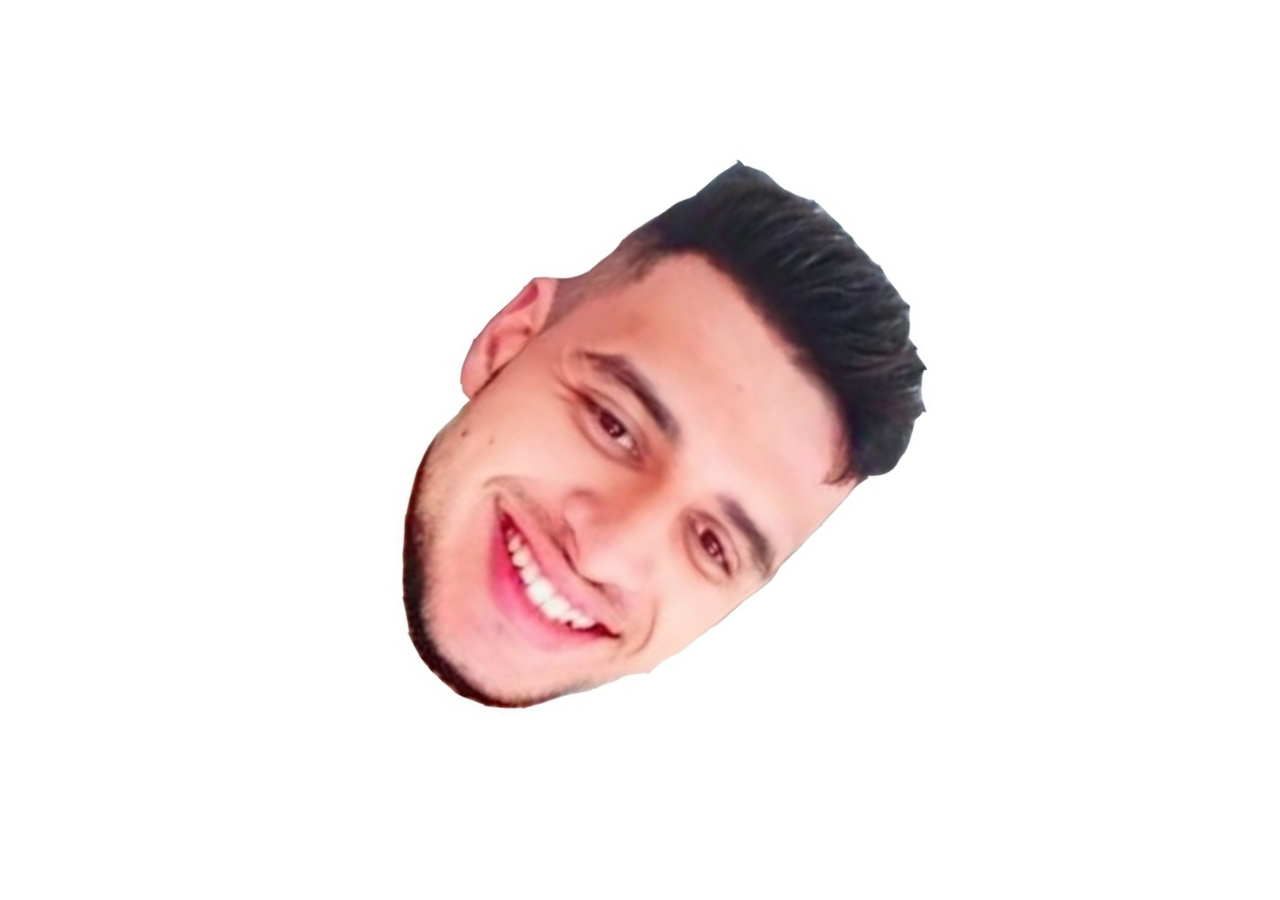
==== index.html @ 11a1a053 "chore: adiciona estrutura inicial do projeto" ====
<!doctype html>
<html lang="pt-br">

<head>

    <meta charset="utf-8">
    <meta name="viewport" content="width=device-width, initial-scale=1">

    <link href="https://cdn.jsdelivr.net/npm/bootstrap@5.0.2/dist/css/bootstrap.min.css" rel="stylesheet" integrity="sha384-EVSTQN3/azprG1Anm3QDgpJLIm9Nao0Yz1ztcQTwFspd3yD65VohhpuuCOmLASjC" crossorigin="anonymous">
    <link rel="stylesheet" href="css/style.css">

    <title>Cabeça Girando </title>
   
</head>

<body>


    <div class="h-100 d-flex align-items-center justify-content-center">
        <a href="./readme.html">
            <img id="img" src="img/cabeca.jpg">
        </a>

    </div>





    <script src="https://cdn.jsdelivr.net/npm/bootstrap@5.0.2/dist/js/bootstrap.bundle.min.js" integrity="sha384-MrcW6ZMFYlzcLA8Nl+NtUVF0sA7MsXsP1UyJoMp4YLEuNSfAP+JcXn/tWtIaxVXM" crossorigin="anonymous"></script>
    <script src="https://cdnjs.cloudflare.com/ajax/libs/gsap/3.10.4/gsap.min.js"></script>
    <script src="js/main.js"></script>


</body>

</html>
---- css/style.css ----
html,
body {
    height: 100%
}
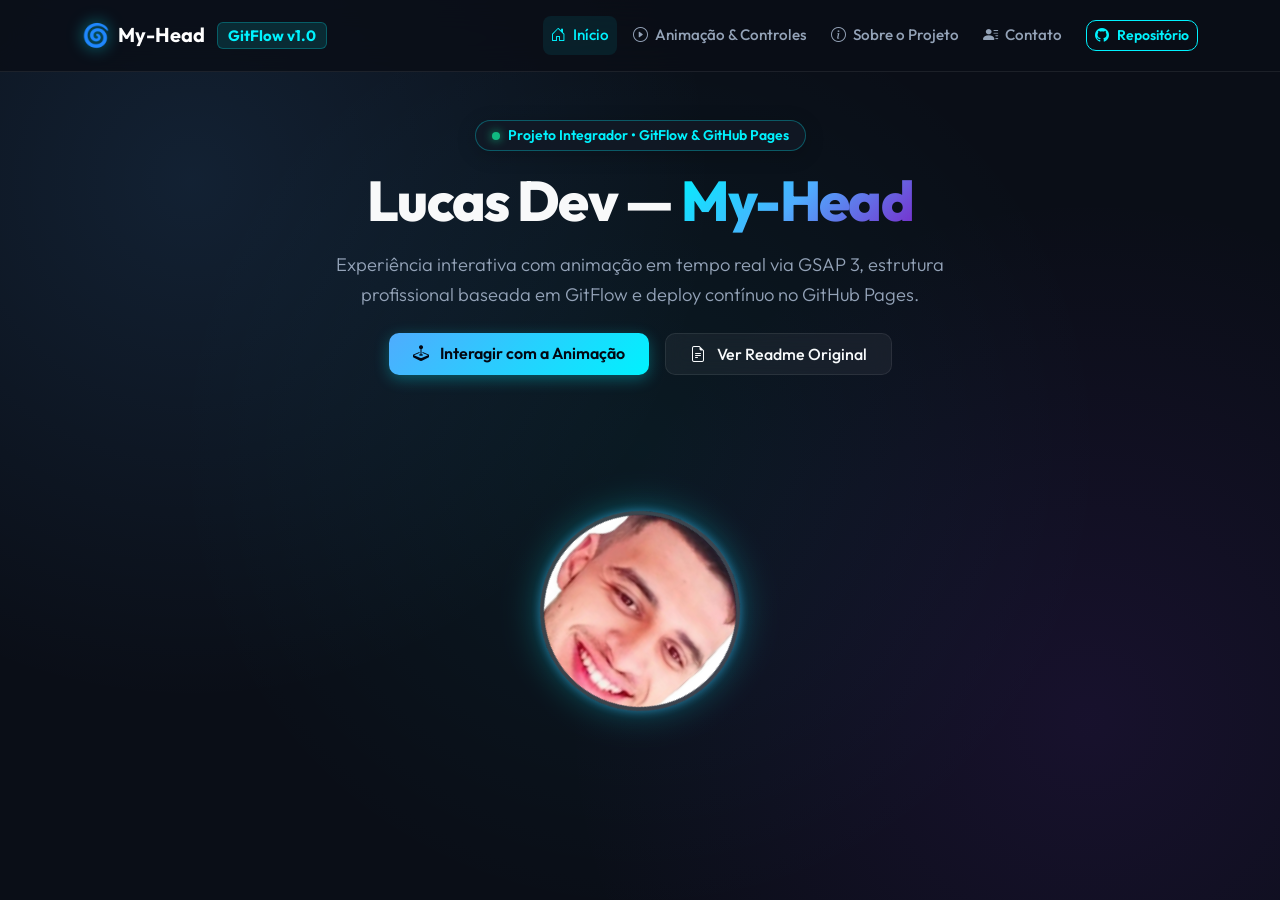
==== commit 8c31a3c6: "feat: adiciona cabeçalho da página" ====
--- a/index.html
+++ b/index.html
@@ -1,37 +1,101 @@
 <!doctype html>
 <html lang="pt-br">
-
 <head>
-
     <meta charset="utf-8">
     <meta name="viewport" content="width=device-width, initial-scale=1">
+    <title>Lucas Dev | My-Head Showcase & GitFlow</title>
 
-    <link href="https://cdn.jsdelivr.net/npm/bootstrap@5.0.2/dist/css/bootstrap.min.css" rel="stylesheet" integrity="sha384-EVSTQN3/azprG1Anm3QDgpJLIm9Nao0Yz1ztcQTwFspd3yD65VohhpuuCOmLASjC" crossorigin="anonymous">
+    <!-- Google Fonts -->
+    <link rel="preconnect" href="https://fonts.googleapis.com">
+    <link rel="preconnect" href="https://fonts.gstatic.com" crossorigin>
+    <link href="https://fonts.googleapis.com/css2?family=Outfit:wght@300;400;500;600;700;800&family=JetBrains+Mono:wght@400;600&display=swap" rel="stylesheet">
+
+    <!-- Bootstrap 5 CSS & Icons -->
+    <link href="https://cdn.jsdelivr.net/npm/bootstrap@5.3.3/dist/css/bootstrap.min.css" rel="stylesheet">
+    <link rel="stylesheet" href="https://cdn.jsdelivr.net/npm/bootstrap-icons@1.11.3/font/bootstrap-icons.min.css">
+    
+    <!-- Custom CSS -->
     <link rel="stylesheet" href="css/style.css">
+</head>
+<body class="bg-dark-custom text-light">
 
-    <title>Cabeça Girando </title>
-   
-</head>
+    <!-- Navbar / Cabeçalho -->
+    <header>
+        <nav class="navbar navbar-expand-lg navbar-dark fixed-top custom-navbar">
+            <div class="container">
+                <a class="navbar-brand d-flex align-items-center gap-2 fw-bold" href="#home">
+                    <span class="brand-icon">🌀</span>
+                    <span class="brand-text">My-Head</span>
+                    <span class="badge bg-primary-soft text-neon ms-1">GitFlow v1.0</span>
+                </a>
+                <button class="navbar-toggler border-0" type="button" data-bs-toggle="collapse" data-bs-target="#navbarContent" aria-controls="navbarContent" aria-expanded="false" aria-label="Toggle navigation">
+                    <span class="navbar-toggler-icon"></span>
+                </button>
+                <div class="collapse navbar-collapse" id="navbarContent">
+                    <ul class="navbar-nav ms-auto mb-2 mb-lg-0 align-items-lg-center gap-lg-2">
+                        <li class="nav-item">
+                            <a class="nav-link active" href="#home"><i class="bi bi-house-door me-1"></i> Início</a>
+                        </li>
+                        <li class="nav-item">
+                            <a class="nav-link" href="#showcase"><i class="bi bi-play-circle me-1"></i> Animação & Controles</a>
+                        </li>
+                        <li class="nav-item">
+                            <a class="nav-link" href="#sobre"><i class="bi bi-info-circle me-1"></i> Sobre o Projeto</a>
+                        </li>
+                        <li class="nav-item">
+                            <a class="nav-link" href="#contato"><i class="bi bi-person-lines-fill me-1"></i> Contato</a>
+                        </li>
+                        <li class="nav-item ms-lg-2">
+                            <a class="btn btn-outline-neon btn-sm d-flex align-items-center gap-2" href="https://github.com/lucas280507/My-Head" target="_blank" rel="noopener noreferrer">
+                                <i class="bi bi-github"></i> Repositório
+                            </a>
+                        </li>
+                    </ul>
+                </div>
+            </div>
+        </nav>
+    </header>
 
-<body>
+    <main id="home" class="pt-5">
+        <!-- Hero Section -->
+        <section class="hero-section text-center py-5">
+            <div class="container pt-4">
+                <div class="hero-badge d-inline-flex align-items-center gap-2 px-3 py-1 rounded-pill mb-3">
+                    <span class="pulse-dot"></span>
+                    <span class="small fw-semibold text-neon">Projeto Integrador • GitFlow & GitHub Pages</span>
+                </div>
+                <h1 class="display-4 fw-extrabold hero-title mb-3">
+                    Lucas Dev — <span class="text-gradient">My-Head</span>
+                </h1>
+                <p class="lead text-muted-custom mx-auto hero-subtitle mb-4">
+                    Experiência interativa com animação em tempo real via GSAP 3, estrutura profissional baseada em GitFlow e deploy contínuo no GitHub Pages.
+                </p>
+                <div class="d-flex justify-content-center gap-3 flex-wrap">
+                    <a href="#showcase" class="btn btn-neon px-4 py-2">
+                        <i class="bi bi-joystick me-2"></i> Interagir com a Animação
+                    </a>
+                    <a href="readme.html" class="btn btn-glass px-4 py-2">
+                        <i class="bi bi-file-earmark-text me-2"></i> Ver Readme Original
+                    </a>
+                </div>
+            </div>
+        </section>
 
+        <!-- Container da Imagem Original -->
+        <section id="showcase" class="py-5">
+            <div class="container text-center">
+                <div class="animation-stage-wrapper mx-auto">
+                    <a href="./readme.html" title="Clique para ver o Readme">
+                        <img id="img" src="img/cabeca.jpg" alt="Cabeça Girando" class="head-avatar">
+                    </a>
+                </div>
+            </div>
+        </section>
+    </main>
 
-    <div class="h-100 d-flex align-items-center justify-content-center">
-        <a href="./readme.html">
-            <img id="img" src="img/cabeca.jpg">
-        </a>
-
-    </div>
-
-
-
-
-
-    <script src="https://cdn.jsdelivr.net/npm/bootstrap@5.0.2/dist/js/bootstrap.bundle.min.js" integrity="sha384-MrcW6ZMFYlzcLA8Nl+NtUVF0sA7MsXsP1UyJoMp4YLEuNSfAP+JcXn/tWtIaxVXM" crossorigin="anonymous"></script>
-    <script src="https://cdnjs.cloudflare.com/ajax/libs/gsap/3.10.4/gsap.min.js"></script>
+    <!-- Scripts -->
+    <script src="https://cdn.jsdelivr.net/npm/bootstrap@5.3.3/dist/js/bootstrap.bundle.min.js"></script>
+    <script src="https://cdnjs.cloudflare.com/ajax/libs/gsap/3.12.5/gsap.min.js"></script>
     <script src="js/main.js"></script>
-
-
 </body>
-
-</html>+</html>
--- a/css/style.css
+++ b/css/style.css
@@ -1,4 +1,295 @@
-html,
+/* ==========================================================
+   Lucas Dev - My-Head Interactive Showcase
+   Design System & Styling
+   ========================================================== */
+
+:root {
+    --bg-dark: #0a0e17;
+    --bg-card: rgba(18, 25, 38, 0.75);
+    --bg-card-hover: rgba(28, 38, 58, 0.85);
+    --border-glass: rgba(255, 255, 255, 0.08);
+    --border-neon: rgba(0, 242, 254, 0.3);
+    --primary-neon: #00f2fe;
+    --secondary-neon: #4facfe;
+    --accent-purple: #7928ca;
+    --accent-pink: #ff0080;
+    --text-primary: #f8fafc;
+    --text-secondary: #94a3b8;
+    --text-muted: #64748b;
+    --glow-cyan: 0 0 25px rgba(0, 242, 254, 0.35);
+    --glow-purple: 0 0 30px rgba(121, 40, 202, 0.3);
+    --font-main: 'Outfit', -apple-system, BlinkMacSystemFont, sans-serif;
+    --font-code: 'JetBrains Mono', monospace;
+}
+
+* {
+    margin: 0;
+    padding: 0;
+    box-sizing: border-box;
+}
+
+html {
+    scroll-behavior: smooth;
+}
+
 body {
-    height: 100%
-}+    font-family: var(--font-main);
+    background-color: var(--bg-dark);
+    color: var(--text-primary);
+    min-height: 100vh;
+    background-image: 
+        radial-gradient(circle at 15% 20%, rgba(79, 172, 254, 0.12) 0%, transparent 40%),
+        radial-gradient(circle at 85% 80%, rgba(121, 40, 202, 0.12) 0%, transparent 40%),
+        radial-gradient(circle at 50% 50%, rgba(0, 242, 254, 0.05) 0%, transparent 60%);
+    background-attachment: fixed;
+    overflow-x: hidden;
+}
+
+/* Custom Scrollbar */
+::-webkit-scrollbar {
+    width: 8px;
+}
+::-webkit-scrollbar-track {
+    background: var(--bg-dark);
+}
+::-webkit-scrollbar-thumb {
+    background: #1e293b;
+    border-radius: 4px;
+}
+::-webkit-scrollbar-thumb:hover {
+    background: var(--secondary-neon);
+}
+
+/* Typography & Utilities */
+.fw-extrabold {
+    font-weight: 800;
+}
+
+.text-gradient {
+    background: linear-gradient(135deg, var(--primary-neon) 0%, var(--secondary-neon) 50%, var(--accent-purple) 100%);
+    -webkit-background-clip: text;
+    -webkit-text-fill-color: transparent;
+}
+
+.text-neon {
+    color: var(--primary-neon) !important;
+}
+
+.text-muted-custom {
+    color: var(--text-secondary);
+}
+
+.bg-primary-soft {
+    background-color: rgba(0, 242, 254, 0.12) !important;
+    border: 1px solid rgba(0, 242, 254, 0.25);
+}
+
+/* Navbar */
+.custom-navbar {
+    background: rgba(10, 14, 23, 0.82);
+    backdrop-filter: blur(16px);
+    -webkit-backdrop-filter: blur(16px);
+    border-bottom: 1px solid var(--border-glass);
+    padding: 0.85rem 0;
+    transition: all 0.3s ease;
+}
+
+.brand-icon {
+    font-size: 1.4rem;
+    display: inline-block;
+    filter: drop-shadow(0 0 8px rgba(0, 242, 254, 0.6));
+    animation: pulseIcon 4s ease-in-out infinite;
+}
+
+@keyframes pulseIcon {
+    0%, 100% { transform: scale(1) rotate(0deg); }
+    50% { transform: scale(1.1) rotate(180deg); }
+}
+
+.navbar-nav .nav-link {
+    color: var(--text-secondary);
+    font-weight: 500;
+    font-size: 0.95rem;
+    padding: 0.5rem 0.85rem;
+    border-radius: 8px;
+    transition: all 0.25s ease;
+}
+
+.navbar-nav .nav-link:hover,
+.navbar-nav .nav-link.active {
+    color: var(--primary-neon);
+    background: rgba(0, 242, 254, 0.08);
+}
+
+/* Hero Section */
+.hero-badge {
+    background: rgba(18, 25, 38, 0.8);
+    border: 1px solid var(--border-neon);
+    box-shadow: 0 4px 20px rgba(0, 0, 0, 0.2);
+}
+
+.pulse-dot {
+    width: 8px;
+    height: 8px;
+    background-color: #10b981;
+    border-radius: 50%;
+    display: inline-block;
+    box-shadow: 0 0 10px #10b981;
+    animation: blinkDot 2s infinite;
+}
+
+@keyframes blinkDot {
+    0%, 100% { opacity: 1; transform: scale(1); }
+    50% { opacity: 0.4; transform: scale(0.85); }
+}
+
+.hero-title {
+    letter-spacing: -0.03em;
+}
+
+.hero-subtitle {
+    max-width: 680px;
+    font-size: 1.15rem;
+    line-height: 1.6;
+}
+
+/* Buttons */
+.btn-neon {
+    background: linear-gradient(135deg, var(--secondary-neon) 0%, var(--primary-neon) 100%);
+    color: #030712 !important;
+    font-weight: 600;
+    border: none;
+    border-radius: 10px;
+    box-shadow: 0 4px 15px rgba(0, 242, 254, 0.3);
+    transition: all 0.3s ease;
+}
+
+.btn-neon:hover {
+    transform: translateY(-2px);
+    box-shadow: 0 6px 25px rgba(0, 242, 254, 0.5);
+}
+
+.btn-outline-neon {
+    color: var(--primary-neon);
+    border: 1px solid var(--primary-neon);
+    background: transparent;
+    font-weight: 600;
+    border-radius: 10px;
+    transition: all 0.3s ease;
+}
+
+.btn-outline-neon:hover {
+    background: rgba(0, 242, 254, 0.15);
+    color: #fff;
+    box-shadow: 0 0 15px rgba(0, 242, 254, 0.3);
+}
+
+.btn-glass {
+    background: rgba(255, 255, 255, 0.05);
+    color: var(--text-primary);
+    border: 1px solid var(--border-glass);
+    backdrop-filter: blur(10px);
+    font-weight: 500;
+    border-radius: 10px;
+    transition: all 0.3s ease;
+}
+
+.btn-glass:hover {
+    background: rgba(255, 255, 255, 0.12);
+    color: #fff;
+    border-color: rgba(255, 255, 255, 0.2);
+    transform: translateY(-2px);
+}
+
+/* Animation Showcase Stage */
+.stage-card {
+    background: var(--bg-card);
+    border: 1px solid var(--border-glass);
+    border-radius: 24px;
+    backdrop-filter: blur(16px);
+    -webkit-backdrop-filter: blur(16px);
+    padding: 2.5rem 1.5rem;
+    box-shadow: 0 20px 50px rgba(0, 0, 0, 0.4);
+    position: relative;
+    overflow: hidden;
+}
+
+.stage-card::before {
+    content: '';
+    position: absolute;
+    top: 0;
+    left: 0;
+    right: 0;
+    height: 3px;
+    background: linear-gradient(90deg, transparent, var(--primary-neon), var(--accent-purple), transparent);
+}
+
+.animation-stage-wrapper {
+    position: relative;
+    width: 280px;
+    height: 280px;
+    margin: 0 auto;
+    display: flex;
+    align-items: center;
+    justify-content: center;
+}
+
+.ring-glow {
+    position: absolute;
+    inset: 0;
+    border-radius: 50%;
+    border: 2px dashed rgba(0, 242, 254, 0.35);
+    animation: rotateAura 20s linear infinite;
+}
+
+@keyframes rotateAura {
+    from { transform: rotate(0deg); }
+    to { transform: rotate(360deg); }
+}
+
+.head-avatar {
+    width: 200px;
+    height: 200px;
+    border-radius: 50%;
+    object-fit: cover;
+    box-shadow: 0 0 35px rgba(0, 242, 254, 0.35), 0 0 10px rgba(79, 172, 254, 0.5);
+    border: 4px solid rgba(255, 255, 255, 0.2);
+    cursor: pointer;
+    transition: filter 0.3s ease, border-color 0.3s ease;
+}
+
+.head-avatar:hover {
+    border-color: var(--primary-neon);
+}
+
+/* Glass Cards */
+.glass-card {
+    background: var(--bg-card);
+    border: 1px solid var(--border-glass);
+    border-radius: 18px;
+    padding: 1.75rem;
+    backdrop-filter: blur(12px);
+    transition: all 0.3s ease;
+    height: 100%;
+}
+
+.glass-card:hover {
+    background: var(--bg-card-hover);
+    border-color: var(--border-neon);
+    transform: translateY(-4px);
+    box-shadow: 0 12px 30px rgba(0, 0, 0, 0.3);
+}
+
+/* Filter presets */
+.filter-neon {
+    filter: drop-shadow(0 0 20px #00f2fe) contrast(1.2) hue-rotate(180deg) !important;
+}
+.filter-sepia {
+    filter: sepia(0.85) contrast(1.1) brightness(0.9) !important;
+}
+.filter-grayscale {
+    filter: grayscale(1) contrast(1.3) !important;
+}
+.filter-invert {
+    filter: invert(0.9) hue-rotate(90deg) !important;
+}
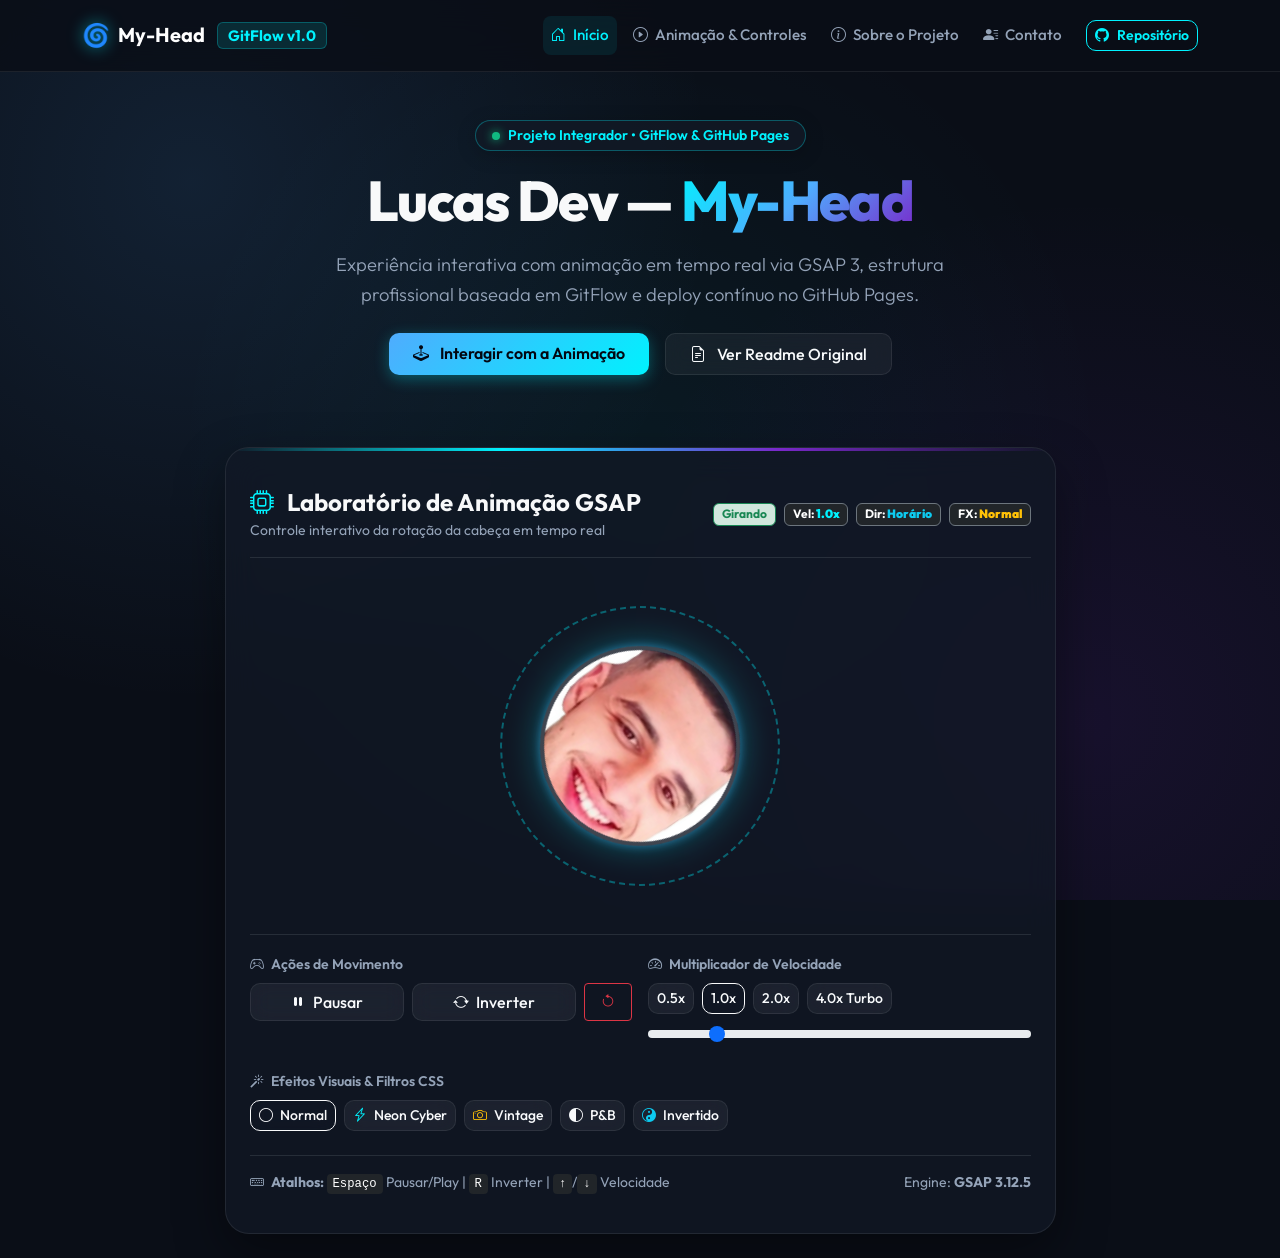
==== commit feed5a0c: "feat: adiciona controles interativos para animacao GSAP" ====
--- a/index.html
+++ b/index.html
@@ -81,13 +81,107 @@
             </div>
         </section>
 
-        <!-- Container da Imagem Original -->
-        <section id="showcase" class="py-5">
-            <div class="container text-center">
-                <div class="animation-stage-wrapper mx-auto">
-                    <a href="./readme.html" title="Clique para ver o Readme">
-                        <img id="img" src="img/cabeca.jpg" alt="Cabeça Girando" class="head-avatar">
-                    </a>
+        <!-- Showcase & Painel de Controles GSAP -->
+        <section id="showcase" class="py-4">
+            <div class="container">
+                <div class="row justify-content-center">
+                    <div class="col-lg-10 col-xl-9">
+                        <div class="stage-card">
+                            
+                            <!-- Header do Card -->
+                            <div class="d-flex justify-content-between align-items-center flex-wrap gap-2 mb-4 pb-3 border-bottom border-secondary border-opacity-25">
+                                <div>
+                                    <h2 class="h4 fw-bold mb-0"><i class="bi bi-cpu text-neon me-2"></i> Laboratório de Animação GSAP</h2>
+                                    <small class="text-muted-custom">Controle interativo da rotação da cabeça em tempo real</small>
+                                </div>
+                                <div class="d-flex gap-2 flex-wrap" id="statusContainer">
+                                    <span id="statusState" class="badge bg-success-subtle text-success border border-success">Girando</span>
+                                    <span class="badge bg-dark border border-secondary">Vel: <strong id="statusSpeed" class="text-neon">1.0x</strong></span>
+                                    <span class="badge bg-dark border border-secondary">Dir: <strong id="statusDirection" class="text-info">Horário</strong></span>
+                                    <span class="badge bg-dark border border-secondary">FX: <strong id="statusFilter" class="text-warning">Normal</strong></span>
+                                </div>
+                            </div>
+
+                            <!-- Stage de Rotação -->
+                            <div class="py-4 my-2">
+                                <div class="animation-stage-wrapper mx-auto">
+                                    <div class="ring-glow"></div>
+                                    <a href="./readme.html" title="Clique para abrir o README em HTML">
+                                        <img id="img" src="img/cabeca.jpg" alt="Cabeça Girando" class="head-avatar">
+                                    </a>
+                                </div>
+                            </div>
+
+                            <!-- Painel de Controles -->
+                            <div class="controls-panel mt-4 pt-3 border-top border-secondary border-opacity-25">
+                                <div class="row g-3">
+                                    <!-- Ações Principais -->
+                                    <div class="col-md-6">
+                                        <label class="form-label small text-muted-custom fw-semibold mb-2">
+                                            <i class="bi bi-controller me-1"></i> Ações de Movimento
+                                        </label>
+                                        <div class="d-flex gap-2 flex-wrap">
+                                            <button id="btnPlayPause" class="btn btn-glass flex-grow-1">
+                                                <i id="playIcon" class="bi bi-pause-fill me-1"></i>
+                                                <span id="playText">Pausar</span>
+                                            </button>
+                                            <button id="btnReverse" class="btn btn-glass flex-grow-1">
+                                                <i class="bi bi-arrow-repeat me-1"></i>
+                                                <span id="reverseText">Inverter</span>
+                                            </button>
+                                            <button id="btnReset" class="btn btn-outline-danger btn-sm px-3" title="Restaurar padrão">
+                                                <i class="bi bi-arrow-counterclockwise"></i>
+                                            </button>
+                                        </div>
+                                    </div>
+
+                                    <!-- Controle de Velocidade -->
+                                    <div class="col-md-6">
+                                        <label class="form-label small text-muted-custom fw-semibold mb-2">
+                                            <i class="bi bi-speedometer2 me-1"></i> Multiplicador de Velocidade
+                                        </label>
+                                        <div class="d-flex gap-2 flex-wrap mb-2">
+                                            <button class="btn btn-glass btn-sm btn-speed" data-speed="0.5">0.5x</button>
+                                            <button class="btn btn-glass btn-sm btn-speed active" data-speed="1.0">1.0x</button>
+                                            <button class="btn btn-glass btn-sm btn-speed" data-speed="2.0">2.0x</button>
+                                            <button class="btn btn-glass btn-sm btn-speed" data-speed="4.0">4.0x Turbo</button>
+                                        </div>
+                                        <input type="range" class="form-range custom-range" id="speedSlider" min="0.2" max="5.0" step="0.1" value="1.0">
+                                    </div>
+
+                                    <!-- Efeitos Visuais (Filtros) -->
+                                    <div class="col-12 mt-3">
+                                        <label class="form-label small text-muted-custom fw-semibold mb-2">
+                                            <i class="bi bi-magic me-1"></i> Efeitos Visuais & Filtros CSS
+                                        </label>
+                                        <div class="d-flex gap-2 flex-wrap">
+                                            <button class="btn btn-glass btn-sm btn-filter active" data-filter="none" data-filter-name="Normal">
+                                                <i class="bi bi-circle me-1"></i> Normal
+                                            </button>
+                                            <button class="btn btn-glass btn-sm btn-filter" data-filter="filter-neon" data-filter-name="Neon Cyberpunk">
+                                                <i class="bi bi-lightning-charge me-1 text-neon"></i> Neon Cyber
+                                            </button>
+                                            <button class="btn btn-glass btn-sm btn-filter" data-filter="filter-sepia" data-filter-name="Vintage Sepia">
+                                                <i class="bi bi-camera me-1 text-warning"></i> Vintage
+                                            </button>
+                                            <button class="btn btn-glass btn-sm btn-filter" data-filter="filter-grayscale" data-filter-name="Preto & Branco">
+                                                <i class="bi bi-circle-half me-1"></i> P&B
+                                            </button>
+                                            <button class="btn btn-glass btn-sm btn-filter" data-filter="filter-invert" data-filter-name="Invertido">
+                                                <i class="bi bi-yin-yang me-1 text-info"></i> Invertido
+                                            </button>
+                                        </div>
+                                    </div>
+                                </div>
+
+                                <!-- Atalhos de Teclado -->
+                                <div class="mt-4 pt-3 border-top border-secondary border-opacity-25 d-flex justify-content-between align-items-center flex-wrap gap-2 text-muted-custom small">
+                                    <span><i class="bi bi-keyboard me-1"></i> <strong>Atalhos:</strong> <kbd>Espaço</kbd> Pausar/Play | <kbd>R</kbd> Inverter | <kbd>↑</kbd>/<kbd>↓</kbd> Velocidade</span>
+                                    <span>Engine: <strong>GSAP 3.12.5</strong></span>
+                                </div>
+                            </div>
+                        </div>
+                    </div>
                 </div>
             </div>
         </section>
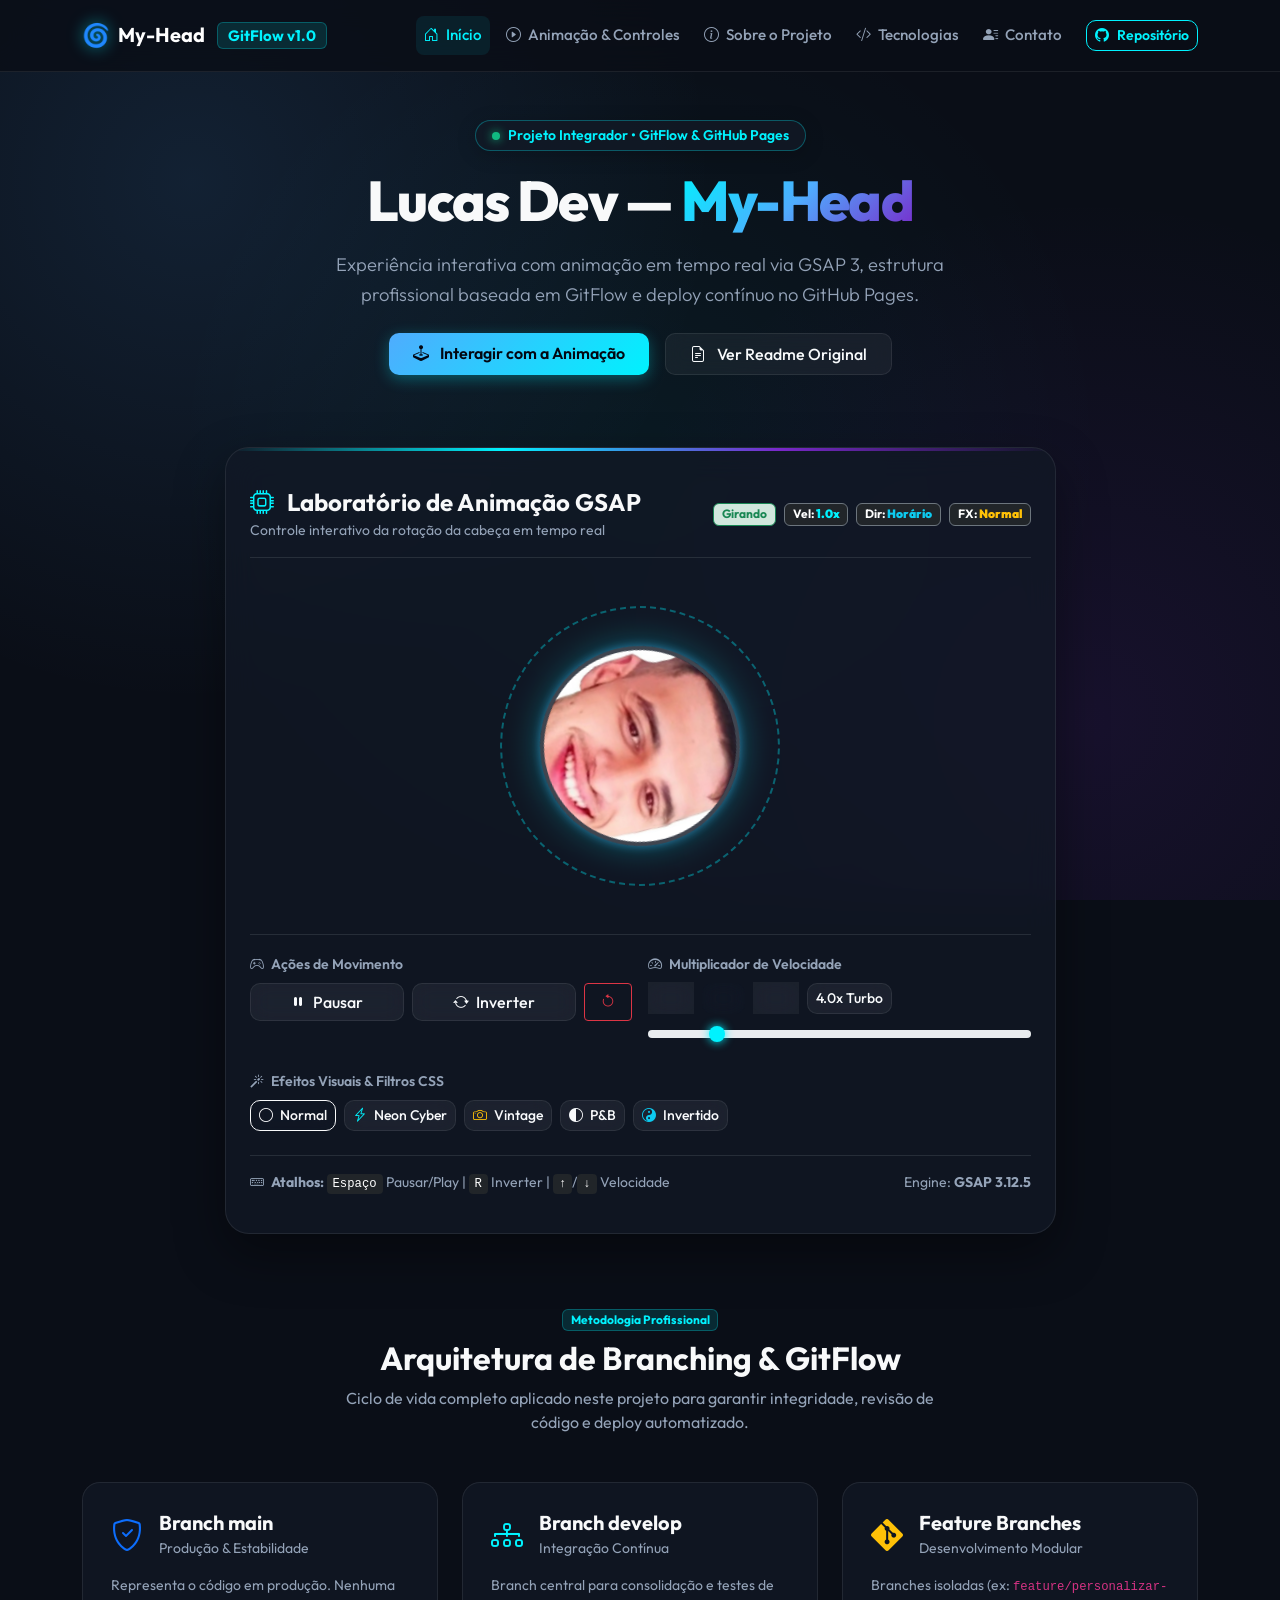
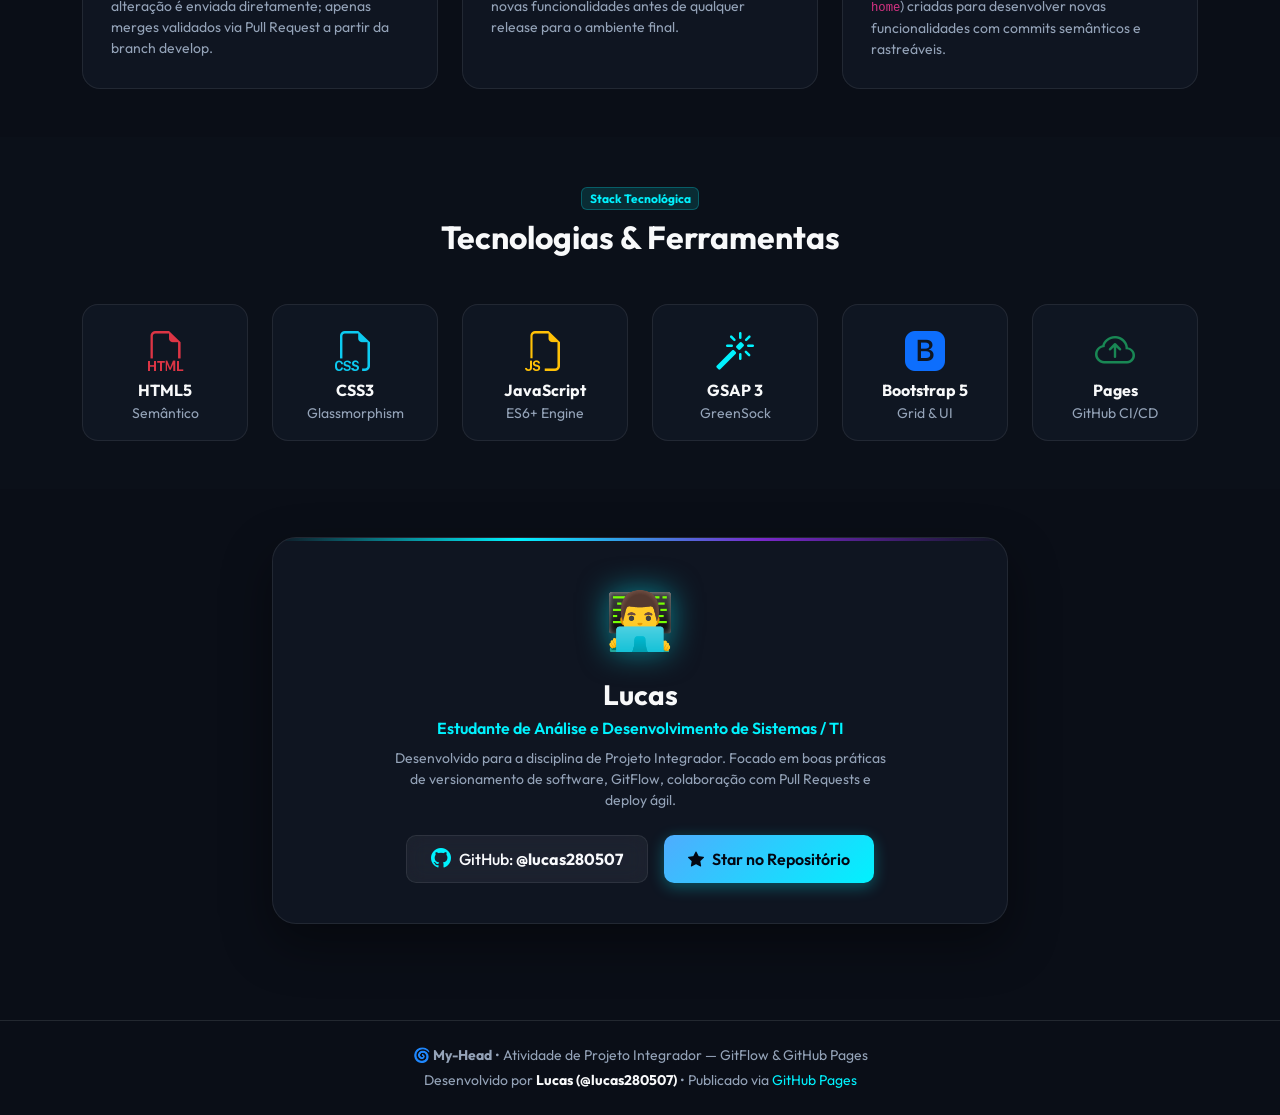
==== commit 697c851a: "feat: adiciona links de contato" ====
--- a/index.html
+++ b/index.html
@@ -41,6 +41,9 @@
                         </li>
                         <li class="nav-item">
                             <a class="nav-link" href="#sobre"><i class="bi bi-info-circle me-1"></i> Sobre o Projeto</a>
+                        </li>
+                        <li class="nav-item">
+                            <a class="nav-link" href="#tecnologias"><i class="bi bi-code-slash me-1"></i> Tecnologias</a>
                         </li>
                         <li class="nav-item">
                             <a class="nav-link" href="#contato"><i class="bi bi-person-lines-fill me-1"></i> Contato</a>
@@ -185,7 +188,165 @@
                 </div>
             </div>
         </section>
+
+        <!-- Seção Sobre o Projeto & GitFlow -->
+        <section id="sobre" class="py-5">
+            <div class="container">
+                <div class="text-center mb-5">
+                    <span class="badge bg-primary-soft text-neon mb-2">Metodologia Profissional</span>
+                    <h2 class="h2 fw-bold">Arquitetura de Branching & GitFlow</h2>
+                    <p class="text-muted-custom mx-auto" style="max-width: 600px;">
+                        Ciclo de vida completo aplicado neste projeto para garantir integridade, revisão de código e deploy automatizado.
+                    </p>
+                </div>
+
+                <div class="row g-4">
+                    <div class="col-md-4">
+                        <div class="glass-card">
+                            <div class="d-flex align-items-center gap-3 mb-3">
+                                <span class="fs-2 text-primary"><i class="bi bi-shield-check"></i></span>
+                                <div>
+                                    <h3 class="h5 fw-bold mb-0">Branch main</h3>
+                                    <small class="text-muted-custom">Produção & Estabilidade</small>
+                                </div>
+                            </div>
+                            <p class="text-muted-custom small mb-0">
+                                Representa o código em produção. Nenhuma alteração é enviada diretamente; apenas merges validados via Pull Request a partir da branch develop.
+                            </p>
+                        </div>
+                    </div>
+
+                    <div class="col-md-4">
+                        <div class="glass-card">
+                            <div class="d-flex align-items-center gap-3 mb-3">
+                                <span class="fs-2 text-neon"><i class="bi bi-diagram-3"></i></span>
+                                <div>
+                                    <h3 class="h5 fw-bold mb-0">Branch develop</h3>
+                                    <small class="text-muted-custom">Integração Contínua</small>
+                                </div>
+                            </div>
+                            <p class="text-muted-custom small mb-0">
+                                Branch central para consolidação e testes de novas funcionalidades antes de qualquer release para o ambiente final.
+                            </p>
+                        </div>
+                    </div>
+
+                    <div class="col-md-4">
+                        <div class="glass-card">
+                            <div class="d-flex align-items-center gap-3 mb-3">
+                                <span class="fs-2 text-warning"><i class="bi bi-git"></i></span>
+                                <div>
+                                    <h3 class="h5 fw-bold mb-0">Feature Branches</h3>
+                                    <small class="text-muted-custom">Desenvolvimento Modular</small>
+                                </div>
+                            </div>
+                            <p class="text-muted-custom small mb-0">
+                                Branches isoladas (ex: <code>feature/personalizar-home</code>) criadas para desenvolver novas funcionalidades com commits semânticos e rastreáveis.
+                            </p>
+                        </div>
+                    </div>
+                </div>
+            </div>
+        </section>
+
+        <!-- Seção Tecnologias -->
+        <section id="tecnologias" class="py-5 bg-dark-soft">
+            <div class="container">
+                <div class="text-center mb-5">
+                    <span class="badge bg-primary-soft text-neon mb-2">Stack Tecnológica</span>
+                    <h2 class="h2 fw-bold">Tecnologias & Ferramentas</h2>
+                </div>
+
+                <div class="row g-4 justify-content-center">
+                    <div class="col-6 col-md-4 col-lg-2">
+                        <div class="tech-badge-card text-center p-3">
+                            <i class="bi bi-filetype-html fs-1 text-danger mb-2"></i>
+                            <h4 class="h6 fw-bold mb-0">HTML5</h4>
+                            <small class="text-muted-custom">Semântico</small>
+                        </div>
+                    </div>
+                    <div class="col-6 col-md-4 col-lg-2">
+                        <div class="tech-badge-card text-center p-3">
+                            <i class="bi bi-filetype-css fs-1 text-info mb-2"></i>
+                            <h4 class="h6 fw-bold mb-0">CSS3</h4>
+                            <small class="text-muted-custom">Glassmorphism</small>
+                        </div>
+                    </div>
+                    <div class="col-6 col-md-4 col-lg-2">
+                        <div class="tech-badge-card text-center p-3">
+                            <i class="bi bi-filetype-js fs-1 text-warning mb-2"></i>
+                            <h4 class="h6 fw-bold mb-0">JavaScript</h4>
+                            <small class="text-muted-custom">ES6+ Engine</small>
+                        </div>
+                    </div>
+                    <div class="col-6 col-md-4 col-lg-2">
+                        <div class="tech-badge-card text-center p-3">
+                            <i class="bi bi-magic fs-1 text-neon mb-2"></i>
+                            <h4 class="h6 fw-bold mb-0">GSAP 3</h4>
+                            <small class="text-muted-custom">GreenSock</small>
+                        </div>
+                    </div>
+                    <div class="col-6 col-md-4 col-lg-2">
+                        <div class="tech-badge-card text-center p-3">
+                            <i class="bi bi-bootstrap-fill fs-1 text-primary mb-2"></i>
+                            <h4 class="h6 fw-bold mb-0">Bootstrap 5</h4>
+                            <small class="text-muted-custom">Grid & UI</small>
+                        </div>
+                    </div>
+                    <div class="col-6 col-md-4 col-lg-2">
+                        <div class="tech-badge-card text-center p-3">
+                            <i class="bi bi-cloud-arrow-up fs-1 text-success mb-2"></i>
+                            <h4 class="h6 fw-bold mb-0">Pages</h4>
+                            <small class="text-muted-custom">GitHub CI/CD</small>
+                        </div>
+                    </div>
+                </div>
+            </div>
+        </section>
+
+        <!-- Seção Contato / Perfil do Aluno -->
+        <section id="contato" class="py-5">
+            <div class="container">
+                <div class="row justify-content-center">
+                    <div class="col-lg-8">
+                        <div class="stage-card text-center">
+                            <div class="avatar-container mb-3 mx-auto">
+                                <span class="profile-avatar-icon">👨‍💻</span>
+                            </div>
+                            <h2 class="h3 fw-bold mb-1">Lucas</h2>
+                            <p class="text-neon fw-semibold mb-2">Estudante de Análise e Desenvolvimento de Sistemas / TI</p>
+                            <p class="text-muted-custom small mx-auto mb-4" style="max-width: 500px;">
+                                Desenvolvido para a disciplina de Projeto Integrador. Focado em boas práticas de versionamento de software, GitFlow, colaboração com Pull Requests e deploy ágil.
+                            </p>
+                            
+                            <div class="d-flex justify-content-center gap-3 flex-wrap">
+                                <a href="https://github.com/lucas280507" target="_blank" rel="noopener noreferrer" class="btn btn-glass px-4 py-2 d-flex align-items-center gap-2">
+                                    <i class="bi bi-github fs-5 text-neon"></i>
+                                    <span>GitHub: <strong>@lucas280507</strong></span>
+                                </a>
+                                <a href="https://github.com/lucas280507/My-Head" target="_blank" rel="noopener noreferrer" class="btn btn-neon px-4 py-2 d-flex align-items-center gap-2">
+                                    <i class="bi bi-star-fill"></i>
+                                    <span>Star no Repositório</span>
+                                </a>
+                            </div>
+                        </div>
+                    </div>
+                </div>
+            </div>
+        </section>
     </main>
+
+    <!-- Footer -->
+    <footer class="footer py-4 border-top border-secondary border-opacity-25 mt-5">
+        <div class="container text-center text-muted-custom small">
+            <p class="mb-1">
+                🌀 <strong>My-Head</strong> • Atividade de Projeto Integrador — GitFlow & GitHub Pages
+            </p>
+            <p class="mb-0">
+                Desenvolvido por <strong class="text-light">Lucas (@lucas280507)</strong> • Publicado via <a href="https://lucas280507.github.io/My-Head/" class="text-neon text-decoration-none">GitHub Pages</a>
+            </p>
+        </div>
+    </footer>
 
     <!-- Scripts -->
     <script src="https://cdn.jsdelivr.net/npm/bootstrap@5.3.3/dist/js/bootstrap.bundle.min.js"></script>
--- a/css/style.css
+++ b/css/style.css
@@ -293,3 +293,33 @@
 .filter-invert {
     filter: invert(0.9) hue-rotate(90deg) !important;
 }
+
+
+/* Tech badge card */
+.tech-badge-card {
+    background: var(--bg-card);
+    border: 1px solid var(--border-glass);
+    border-radius: 16px;
+    transition: all 0.3s ease;
+}
+.tech-badge-card:hover {
+    transform: translateY(-5px);
+    border-color: var(--primary-neon);
+    box-shadow: 0 8px 25px rgba(0, 242, 254, 0.2);
+}
+
+.profile-avatar-icon {
+    font-size: 3.5rem;
+    display: inline-block;
+    filter: drop-shadow(0 0 15px rgba(0, 242, 254, 0.5));
+}
+
+.bg-dark-soft {
+    background-color: rgba(13, 18, 28, 0.6);
+}
+
+/* Custom slider */
+.custom-range::-webkit-slider-thumb {
+    background: var(--primary-neon);
+    box-shadow: 0 0 10px var(--primary-neon);
+}
